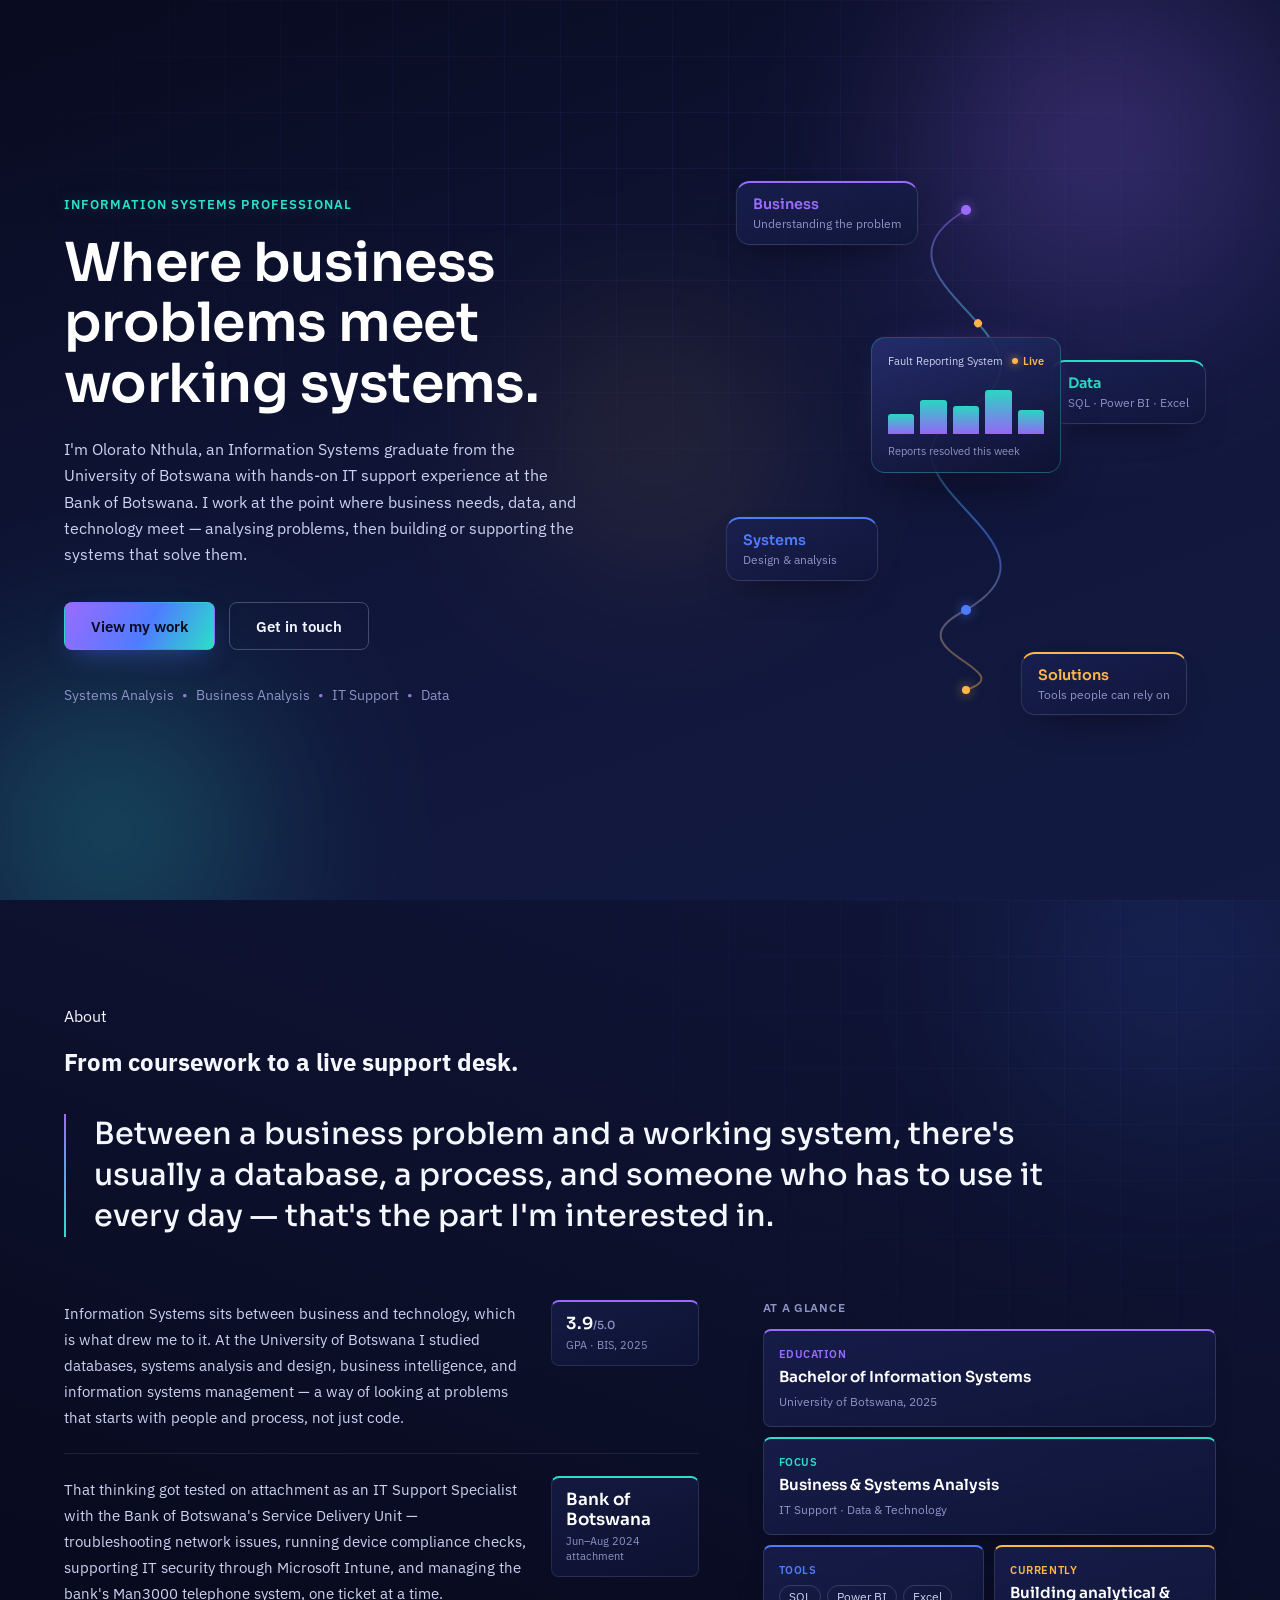
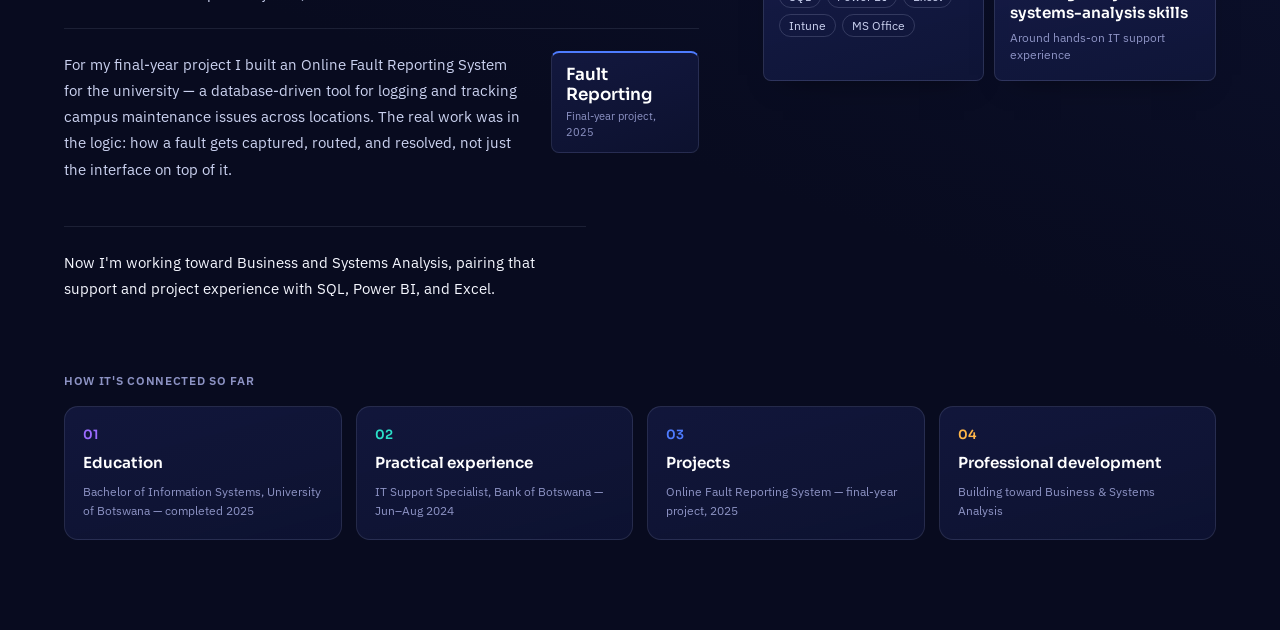
==== home.html @ d97d2dcd "Update portfolio, About me" ====
<!DOCTYPE html>
<html lang="en">
<head>
<meta charset="UTF-8">
<meta name="viewport" content="width=device-width, initial-scale=1.0">
<title>Olorato Nthula — Information Systems Professional</title>
<link rel="preconnect" href="https://fonts.googleapis.com">
<link rel="preconnect" href="https://fonts.gstatic.com" crossorigin>
<link href="https://fonts.googleapis.com/css2?family=Sora:wght@400;500;600;700&family=IBM+Plex+Sans:wght@400;500;600&display=swap" rel="stylesheet">
<link rel="stylesheet" href="style.css">
</head>
<body>
 
<section class="hero" id="hero">
 
  <!-- Background layer -->
  <div class="hero__bg" aria-hidden="true">
    <div class="hero__grid"></div>
    <div class="hero__glow hero__glow--a"></div>
    <div class="hero__glow hero__glow--b"></div>
    <div class="hero__glow hero__glow--c"></div>
  </div>
 
  <div class="hero__inner">
 
    <!-- LEFT: Content -->
    <div class="hero__content">
 
      <p class="hero__eyebrow">Information Systems Professional</p>
 
      <h1 class="hero__headline">
        Where business problems meet working systems.
      </h1>
 
      <p class="hero__subheadline">
        I'm Olorato Nthula, an Information Systems graduate from the University of Botswana
        with hands-on IT support experience at the Bank of Botswana. I work at the point
        where business needs, data, and technology meet — analysing problems, then
        building or supporting the systems that solve them.
      </p>
 
      <div class="hero__actions">
        <a href="#projects" class="btn btn--primary" data-scroll="projects">
          <span>View my work</span>
        </a>
        <a href="#contact" class="btn btn--secondary" data-scroll="contact">
          <span>Get in touch</span>
        </a>
      </div>
 
      <p class="hero__tags">
        <span>Systems Analysis</span>
        <span aria-hidden="true" class="hero__tag-dot">•</span>
        <span>Business Analysis</span>
        <span aria-hidden="true" class="hero__tag-dot">•</span>
        <span>IT Support</span>
        <span aria-hidden="true" class="hero__tag-dot">•</span>
        <span>Data</span>
      </p>
 
    </div>
 
    <!-- RIGHT: Visual composition -->
    <div class="hero__visual" aria-hidden="true">
 
      <svg class="hero__flow" viewBox="0 0 480 560" fill="none" xmlns="http://www.w3.org/2000/svg">
        <!-- connecting spine -->
        <path id="flowPath" class="flow-path"
          d="M240 40 C 120 110, 360 170, 240 240 C 120 310, 360 370, 240 440 C 160 480, 300 500, 240 520"
          stroke="url(#pathGradient)" stroke-width="2" stroke-linecap="round" fill="none" />
 
        <!-- travelling pulse -->
        <circle class="flow-pulse" r="4" fill="#FFB648">
          <animateMotion dur="7s" repeatCount="indefinite" rotate="auto">
            <mpath href="#flowPath" />
          </animateMotion>
        </circle>
 
        <defs>
          <linearGradient id="pathGradient" x1="0" y1="0" x2="0" y2="1">
            <stop offset="0" stop-color="#9B6BFF" stop-opacity="0.5" />
            <stop offset="0.35" stop-color="#2BE0C8" stop-opacity="0.6" />
            <stop offset="0.7" stop-color="#4E7CFF" stop-opacity="0.6" />
            <stop offset="1" stop-color="#FFB648" stop-opacity="0.45" />
          </linearGradient>
        </defs>
 
        <!-- nodes, each carrying its stage's accent color -->
        <g class="flow-node" style="--delay:0s">
          <circle cx="240" cy="40" r="5" class="flow-node__dot flow-node__dot--1" />
        </g>
        <g class="flow-node" style="--delay:.4s">
          <circle cx="240" cy="240" r="5" class="flow-node__dot flow-node__dot--2" />
        </g>
        <g class="flow-node" style="--delay:.8s">
          <circle cx="240" cy="440" r="5" class="flow-node__dot flow-node__dot--3" />
        </g>
        <g class="flow-node" style="--delay:1.2s">
          <circle cx="240" cy="520" r="4" class="flow-node__dot flow-node__dot--4" />
        </g>
      </svg>
 
      <!-- floating stage cards, positioned along the spine -->
      <div class="stage-card stage-card--1">
        <span class="stage-card__index">Business</span>
        <span class="stage-card__label">Understanding the problem</span>
      </div>
 
      <div class="stage-card stage-card--2">
        <span class="stage-card__index">Data</span>
        <span class="stage-card__label">SQL · Power BI · Excel</span>
      </div>
 
      <div class="stage-card stage-card--3">
        <span class="stage-card__index">Systems</span>
        <span class="stage-card__label">Design &amp; analysis</span>
      </div>
 
      <div class="stage-card stage-card--4">
        <span class="stage-card__index">Solutions</span>
        <span class="stage-card__label">Tools people can rely on</span>
      </div>
 
      <!-- small dashboard panel, floats independently for depth -->
      <div class="panel">
        <div class="panel__head">
          <span>Fault Reporting System</span>
          <span class="panel__status">Live</span>
        </div>
        <div class="panel__bars">
          <div class="panel__bar" style="--h:38%"></div>
          <div class="panel__bar" style="--h:64%"></div>
          <div class="panel__bar" style="--h:52%"></div>
          <div class="panel__bar" style="--h:81%"></div>
          <div class="panel__bar" style="--h:45%"></div>
        </div>
        <div class="panel__foot">Reports resolved this week</div>
      </div>
 
    </div>
 
  </div>
</section>

<section class="about" id="about">
 
  <div class="about__bg" aria-hidden="true">
    <div class="about__grid"></div>
    <div class="about__glow"></div>
  </div>
 
  <div class="about__inner">
 
    <div class="about__intro">
      <p class="section-eyebrow">About</p>
      <h2 class="section-heading">From coursework to a live support desk.</h2>
    </div>
 
    <p class="about__thesis">
      Between a business problem and a working system, there's usually a
      database, a process, and someone who has to use it every day — that's
      the part I'm interested in.
    </p>
 
    <div class="about__grid-layout">
 
      <!-- Narrative, broken into short blocks paired with proof points -->
      <div class="about__story">
 
        <div class="story-block">
          <p>
            Information Systems sits between business and technology, which is
            what drew me to it. At the University of Botswana I studied
            databases, systems analysis and design, business intelligence,
            and information systems management — a way of looking at
            problems that starts with people and process, not just code.
          </p>
          <div class="stat-chip stat-chip--1">
            <span class="stat-chip__value">3.9<small>/5.0</small></span>
            <span class="stat-chip__label">GPA · BIS, 2025</span>
          </div>
        </div>
 
        <div class="story-block">
          <p>
            That thinking got tested on attachment as an IT Support
            Specialist with the Bank of Botswana's Service Delivery Unit —
            troubleshooting network issues, running device compliance
            checks, supporting IT security through Microsoft Intune, and
            managing the bank's Man3000 telephone system, one ticket at a
            time.
          </p>
          <div class="stat-chip stat-chip--2">
            <span class="stat-chip__value">Bank of<br>Botswana</span>
            <span class="stat-chip__label">Jun–Aug 2024 attachment</span>
          </div>
        </div>
 
        <div class="story-block">
          <p>
            For my final-year project I built an Online Fault Reporting
            System for the university — a database-driven tool for logging
            and tracking campus maintenance issues across locations. The
            real work was in the logic: how a fault gets captured, routed,
            and resolved, not just the interface on top of it.
          </p>
          <div class="stat-chip stat-chip--3">
            <span class="stat-chip__value">Fault<br>Reporting</span>
            <span class="stat-chip__label">Final-year project, 2025</span>
          </div>
        </div>
 
        <p class="about__closing">
          Now I'm working toward Business and Systems Analysis, pairing that
          support and project experience with SQL, Power BI, and Excel.
        </p>
      </div>
 
      <!-- Snapshot panel, as a tile grid -->
      <aside class="snapshot" aria-label="Professional snapshot">
        <h3 class="snapshot__heading">At a glance</h3>
 
        <div class="snapshot__tiles">
          <div class="snapshot__tile snapshot__tile--1">
            <span class="snapshot__tile-label">Education</span>
            <span class="snapshot__tile-value">Bachelor of Information Systems</span>
            <span class="snapshot__tile-sub">University of Botswana, 2025</span>
          </div>
 
          <div class="snapshot__tile snapshot__tile--2">
            <span class="snapshot__tile-label">Focus</span>
            <span class="snapshot__tile-value">Business &amp; Systems Analysis</span>
            <span class="snapshot__tile-sub">IT Support · Data &amp; Technology</span>
          </div>
 
          <div class="snapshot__tile snapshot__tile--3">
            <span class="snapshot__tile-label">Tools</span>
            <ul class="snapshot__chips">
              <li>SQL</li>
              <li>Power BI</li>
              <li>Excel</li>
              <li>Intune</li>
              <li>MS Office</li>
            </ul>
          </div>
 
          <div class="snapshot__tile snapshot__tile--4">
            <span class="snapshot__tile-label">Currently</span>
            <span class="snapshot__tile-value">Building analytical &amp; systems-analysis skills</span>
            <span class="snapshot__tile-sub">Around hands-on IT support experience</span>
          </div>
        </div>
      </aside>
 
    </div>
 
    <!-- Professional journey -->
    <div class="journey-wrap">
      <p class="journey-wrap__label">How it's connected so far</p>
      <ol class="journey">
        <li class="journey__step journey__step--1">
          <span class="journey__num">01</span>
          <span class="journey__title">Education</span>
          <span class="journey__desc">Bachelor of Information Systems, University of Botswana — completed 2025</span>
        </li>
        <li class="journey__step journey__step--2">
          <span class="journey__num">02</span>
          <span class="journey__title">Practical experience</span>
          <span class="journey__desc">IT Support Specialist, Bank of Botswana — Jun–Aug 2024</span>
        </li>
        <li class="journey__step journey__step--3">
          <span class="journey__num">03</span>
          <span class="journey__title">Projects</span>
          <span class="journey__desc">Online Fault Reporting System — final-year project, 2025</span>
        </li>
        <li class="journey__step journey__step--4">
          <span class="journey__num">04</span>
          <span class="journey__title">Professional development</span>
          <span class="journey__desc">Building toward Business &amp; Systems Analysis</span>
        </li>
      </ol>
    </div>
 
  </div>
</section>
 
<script src="script.js"></script>
</body>
</html>
---- style.css ----
/* ============================================================
   OLORATO NTHULA — HERO SECTION
   Tech + Business + Systems + Data aesthetic
   ============================================================ */
 
:root {
  /* --- color tokens --- */
  --navy-900: #080B1F;
  --navy-800: #10163A;
  --navy-700: #1A2153;
  --navy-600: #262E6E;
  --blue-400: #4E7CFF;
  --blue-300: #8AA6FF;
  --cyan-400: #2BE0C8;
  --violet-400: #9B6BFF;
  --violet-300: #B79CFF;
  --amber-400: #FFB648;
  --ink-50:  #F5F7FF;
  --ink-200: #CBD2F0;
  --ink-400: #8D93C4;
  --white:   #FFFFFF;
 
  /* stage accents, mapped to the four flow nodes */
  --stage-1: var(--violet-400);
  --stage-2: var(--cyan-400);
  --stage-3: var(--blue-400);
  --stage-4: var(--amber-400);
 
  /* --- type tokens --- */
  --font-display: 'Sora', 'Segoe UI', system-ui, sans-serif;
  --font-body: 'IBM Plex Sans', 'Segoe UI', system-ui, sans-serif;
 
  /* --- layout tokens --- */
  --hero-max-width: 1280px;
  --hero-gutter: clamp(24px, 5vw, 80px);
 
  --radius-sm: 8px;
  --radius-md: 14px;
}
 
*, *::before, *::after { box-sizing: border-box; }
 
html { -webkit-text-size-adjust: 100%; }
 
body {
  margin: 0;
  background: var(--navy-900);
  color: var(--ink-50);
  font-family: var(--font-body);
  overflow-x: hidden;
}
 
a { color: inherit; }
 
/* ============================================================
   HERO SHELL
   ============================================================ */
 
.hero {
  position: relative;
  min-height: 100vh;
  display: flex;
  align-items: center;
  background: linear-gradient(160deg, var(--navy-900) 0%, var(--navy-800) 55%, #131a42 100%);
  overflow: hidden;
  padding-block: clamp(48px, 8vh, 96px);
}
 
.hero__bg {
  position: absolute;
  inset: 0;
  z-index: 0;
  pointer-events: none;
}
 
.hero__grid {
  position: absolute;
  inset: 0;
  background-image:
    linear-gradient(rgba(155, 107, 255, 0.07) 1px, transparent 1px),
    linear-gradient(90deg, rgba(78, 124, 255, 0.07) 1px, transparent 1px);
  background-size: 56px 56px;
  mask-image: radial-gradient(ellipse 80% 60% at 50% 20%, black 10%, transparent 75%);
}
 
.hero__glow {
  position: absolute;
  border-radius: 50%;
  filter: blur(90px);
  opacity: 0.4;
  animation: drift 22s ease-in-out infinite;
}
 
.hero__glow--a {
  width: 520px;
  height: 520px;
  top: -120px;
  right: -80px;
  background: radial-gradient(circle, var(--violet-400), transparent 70%);
}
 
.hero__glow--b {
  width: 420px;
  height: 420px;
  bottom: -140px;
  left: -100px;
  background: radial-gradient(circle, var(--cyan-400), transparent 70%);
  animation-delay: -11s;
}
 
.hero__glow--c {
  width: 340px;
  height: 340px;
  top: 30%;
  left: 38%;
  background: radial-gradient(circle, var(--amber-400), transparent 72%);
  opacity: 0.18;
  animation-delay: -6s;
}
 
@keyframes drift {
  0%, 100% { transform: translate(0, 0); }
  50% { transform: translate(24px, -18px); }
}
 
/* ============================================================
   INNER GRID
   ============================================================ */
 
.hero__inner {
  position: relative;
  z-index: 1;
  max-width: var(--hero-max-width);
  margin-inline: auto;
  padding-inline: var(--hero-gutter);
  display: grid;
  grid-template-columns: minmax(0, 1fr) minmax(0, 0.85fr);
  gap: clamp(32px, 5vw, 64px);
  align-items: center;
}
 
/* ============================================================
   LEFT — CONTENT
   ============================================================ */
 
.hero__content {
  max-width: 640px;
}
 
.hero__eyebrow {
  margin: 0 0 20px;
  font-family: var(--font-body);
  font-size: 0.8rem;
  font-weight: 600;
  letter-spacing: 0.08em;
  text-transform: uppercase;
  color: var(--cyan-400);
  text-shadow: 0 0 18px rgba(43, 224, 200, 0.35);
  opacity: 0;
  animation: fadeSlideUp 0.7s ease forwards;
}
 
.hero__headline {
  margin: 0 0 22px;
  font-family: var(--font-display);
  font-weight: 600;
  font-size: clamp(2.1rem, 4.2vw, 3.4rem);
  line-height: 1.12;
  letter-spacing: -0.01em;
  color: var(--white);
  max-width: 15ch;
  opacity: 0;
  animation: fadeSlideUp 0.7s ease 0.12s forwards;
}
 
.hero__subheadline {
  margin: 0 0 34px;
  font-size: clamp(1rem, 1.1vw, 1.125rem);
  line-height: 1.65;
  color: var(--ink-200);
  max-width: 52ch;
  opacity: 0;
  animation: fadeSlideUp 0.7s ease 0.24s forwards;
}
 
.hero__actions {
  display: flex;
  flex-wrap: wrap;
  gap: 14px;
  margin-bottom: 36px;
  opacity: 0;
  animation: fadeSlideUp 0.7s ease 0.36s forwards;
}
 
.hero__tags {
  margin: 0;
  font-size: 0.85rem;
  color: var(--ink-400);
  display: flex;
  flex-wrap: wrap;
  gap: 8px;
  align-items: center;
  opacity: 0;
  animation: fadeSlideUp 0.7s ease 0.46s forwards;
}
 
.hero__tag-dot {
  color: var(--violet-300);
  opacity: 0.75;
}
 
@keyframes fadeSlideUp {
  from { opacity: 0; transform: translateY(14px); }
  to   { opacity: 1; transform: translateY(0); }
}
 
/* ============================================================
   BUTTONS
   ============================================================ */
 
.btn {
  display: inline-flex;
  align-items: center;
  justify-content: center;
  gap: 8px;
  padding: 13px 26px;
  border-radius: var(--radius-sm);
  font-family: var(--font-body);
  font-weight: 600;
  font-size: 0.95rem;
  text-decoration: none;
  cursor: pointer;
  border: 1px solid transparent;
  transition: transform 0.18s ease, background 0.18s ease, border-color 0.18s ease, box-shadow 0.18s ease;
  min-height: 48px;
}
 
.btn:focus-visible {
  outline: 2px solid var(--cyan-400);
  outline-offset: 3px;
}
 
.btn--primary {
  background: linear-gradient(120deg, var(--violet-400) 0%, var(--blue-400) 55%, var(--cyan-400) 100%);
  color: var(--navy-900);
  box-shadow: 0 10px 28px -10px rgba(78, 124, 255, 0.5);
}
 
.btn--primary:hover {
  transform: translateY(-2px);
  box-shadow: 0 14px 32px -10px rgba(155, 107, 255, 0.55);
}
 
.btn--secondary {
  background: transparent;
  border-color: rgba(203, 210, 240, 0.28);
  color: var(--ink-50);
}
 
.btn--secondary:hover {
  transform: translateY(-2px);
  border-color: var(--cyan-400);
  background: rgba(43, 224, 200, 0.08);
}
 
/* ============================================================
   RIGHT — VISUAL COMPOSITION
   ============================================================ */
 
.hero__visual {
  position: relative;
  width: 100%;
  max-width: 480px;
  margin-inline: auto;
  aspect-ratio: 480 / 560;
  opacity: 0;
  animation: fadeIn 1s ease 0.3s forwards;
}
 
@keyframes fadeIn {
  from { opacity: 0; }
  to   { opacity: 1; }
}
 
.hero__flow {
  position: absolute;
  inset: 0;
  width: 100%;
  height: 100%;
}
 
.flow-path { opacity: 0.9; }
 
.flow-node__dot {
  animation: pulseDot 3.2s ease-in-out infinite;
  animation-delay: var(--delay, 0s);
}
 
.flow-node__dot--1 { fill: var(--violet-400); filter: drop-shadow(0 0 6px rgba(155, 107, 255, 0.7)); }
.flow-node__dot--2 { fill: var(--cyan-400); filter: drop-shadow(0 0 6px rgba(43, 224, 200, 0.7)); }
.flow-node__dot--3 { fill: var(--blue-400); filter: drop-shadow(0 0 6px rgba(78, 124, 255, 0.7)); }
.flow-node__dot--4 { fill: var(--amber-400); filter: drop-shadow(0 0 6px rgba(255, 182, 72, 0.7)); }
 
@keyframes pulseDot {
  0%, 100% { r: 5; opacity: 0.9; }
  50% { r: 6.5; opacity: 1; }
}
 
/* Stage cards, positioned along the spine as % of the visual box */
.stage-card {
  --stage-color: var(--cyan-400);
  position: absolute;
  display: flex;
  flex-direction: column;
  gap: 3px;
  padding: 12px 16px;
  min-width: 152px;
  background: linear-gradient(160deg, rgba(26, 33, 83, 0.8), rgba(16, 22, 58, 0.8));
  border: 1px solid rgba(203, 210, 240, 0.14);
  border-top: 2px solid var(--stage-color);
  border-radius: var(--radius-md);
  backdrop-filter: blur(6px);
  box-shadow: 0 16px 34px -18px rgba(0, 0, 0, 0.6), 0 0 0 1px rgba(255, 255, 255, 0.02);
  animation: floatCard 7s ease-in-out infinite;
}
 
.stage-card__index {
  font-family: var(--font-display);
  font-size: 0.9rem;
  font-weight: 600;
  color: var(--stage-color);
}
 
.stage-card__label {
  font-size: 0.74rem;
  color: var(--ink-400);
  line-height: 1.3;
}
 
.stage-card--1 { top: 2%;  left: 2%;  animation-delay: 0s;    --stage-color: var(--stage-1); }
.stage-card--2 { top: 34%; right: 0;  animation-delay: -1.6s; --stage-color: var(--stage-2); }
.stage-card--3 { top: 62%; left: 0;   animation-delay: -3.2s; --stage-color: var(--stage-3); }
.stage-card--4 { top: 86%; right: 4%; animation-delay: -4.8s; --stage-color: var(--stage-4); }
 
@keyframes floatCard {
  0%, 100% { transform: translateY(0); }
  50% { transform: translateY(-8px); }
}
 
/* Dashboard-style panel, floats independently */
.panel {
  position: absolute;
  top: 42%;
  left: 50%;
  transform: translate(-50%, -50%);
  width: 190px;
  padding: 16px 16px 14px;
  background: linear-gradient(160deg, rgba(38, 46, 110, 0.92), rgba(14, 18, 48, 0.92));
  border: 1px solid rgba(43, 224, 200, 0.28);
  border-radius: var(--radius-md);
  box-shadow: 0 24px 50px -20px rgba(0, 0, 0, 0.7), 0 0 40px -22px rgba(155, 107, 255, 0.5);
  animation: floatPanel 9s ease-in-out infinite;
}
 
.panel__head {
  display: flex;
  justify-content: space-between;
  align-items: center;
  font-size: 0.7rem;
  color: var(--ink-200);
  margin-bottom: 12px;
}
 
.panel__status {
  display: inline-flex;
  align-items: center;
  gap: 5px;
  color: var(--amber-400);
  font-weight: 600;
}
 
.panel__status::before {
  content: '';
  width: 6px;
  height: 6px;
  border-radius: 50%;
  background: var(--amber-400);
  box-shadow: 0 0 8px rgba(255, 182, 72, 0.9);
  animation: pulseDot 2s ease-in-out infinite;
}
 
.panel__bars {
  display: flex;
  align-items: flex-end;
  gap: 6px;
  height: 54px;
  margin-bottom: 10px;
}
 
.panel__bar {
  flex: 1;
  height: var(--h);
  background: linear-gradient(180deg, var(--cyan-400), var(--violet-400));
  border-radius: 3px 3px 0 0;
  opacity: 0.95;
}
 
.panel__foot {
  font-size: 0.68rem;
  color: var(--ink-400);
}
 
@keyframes floatPanel {
  0%, 100% { transform: translate(-50%, -50%) translateY(0); }
  50% { transform: translate(-50%, -50%) translateY(-10px); }
}
 
/* ============================================================
   RESPONSIVE
   ============================================================ */
 
@media (max-width: 980px) {
  .hero__inner {
    grid-template-columns: 1fr;
    text-align: left;
  }
 
  .hero__content { max-width: 100%; }
 
  .hero__visual {
    max-width: 380px;
    margin-top: 8px;
  }
}
 
@media (max-width: 560px) {
  .hero { padding-block: 40px; }
 
  .hero__headline { max-width: none; }
 
  .hero__actions { flex-direction: column; }
 
  .btn { width: 100%; }
 
  .stage-card { min-width: 132px; padding: 10px 12px; }
 
  .panel { width: 160px; }
}
 
/* ============================================================
   REDUCED MOTION
   ============================================================ */
 
@media (prefers-reduced-motion: reduce) {
  *, *::before, *::after {
    animation-duration: 0.01ms !important;
    animation-iteration-count: 1 !important;
    transition-duration: 0.01ms !important;
    scroll-behavior: auto !important;
  }
 
  .hero__eyebrow,
  .hero__headline,
  .hero__subheadline,
  .hero__actions,
  .hero__tags,
  .hero__visual {
    opacity: 1;
    transform: none;
    animation: none;
  }
}

/* ============================================================
   ABOUT ME
   ============================================================ */
 
.about {
  position: relative;
  background: linear-gradient(200deg, var(--navy-800) 0%, var(--navy-900) 60%);
  padding-block: clamp(72px, 10vh, 128px);
  overflow: hidden;
}
 
.about__bg {
  position: absolute;
  inset: 0;
  z-index: 0;
  pointer-events: none;
}
 
.about__grid {
  position: absolute;
  inset: 0;
  background-image:
    linear-gradient(rgba(78, 124, 255, 0.05) 1px, transparent 1px),
    linear-gradient(90deg, rgba(155, 107, 255, 0.05) 1px, transparent 1px);
  background-size: 56px 56px;
  mask-image: radial-gradient(ellipse 70% 55% at 85% 10%, black 5%, transparent 70%);
}
 
.about__glow {
  position: absolute;
  width: 460px;
  height: 460px;
  top: -160px;
  right: -120px;
  border-radius: 50%;
  filter: blur(100px);
  opacity: 0.22;
  background: radial-gradient(circle, var(--blue-400), transparent 70%);
}
 
.about__inner {
  position: relative;
  z-index: 1;
  max-width: var(--hero-max-width);
  margin-inline: auto;
  padding-inline: var(--hero-gutter);
}
 
.about__intro {
  max-width: 640px;
  margin-bottom: clamp(28px, 4vh, 40px);
  opacity: 0;
  transform: translateY(16px);
  transition: opacity 0.7s ease, transform 0.7s ease;
}
 
.about.is-visible .about__intro {
  opacity: 1;
  transform: translateY(0);
}
 
/* --- pull statement --- */
 
.about__thesis {
  position: relative;
  margin: 0 0 clamp(48px, 7vh, 76px);
  padding-left: clamp(20px, 2.4vw, 28px);
  max-width: 46ch;
  font-family: var(--font-display);
  font-weight: 500;
  font-size: clamp(1.3rem, 2.4vw, 1.9rem);
  line-height: 1.35;
  color: var(--ink-50);
  border-left: 2px solid transparent;
  border-image: linear-gradient(180deg, var(--violet-400), var(--cyan-400)) 1;
  opacity: 0;
  transform: translateY(16px);
  transition: opacity 0.7s ease 0.06s, transform 0.7s ease 0.06s;
}
 
.about.is-visible .about__thesis {
  opacity: 1;
  transform: translateY(0);
}
 
.about__grid-layout {
  display: grid;
  grid-template-columns: minmax(0, 1.4fr) minmax(280px, 1fr);
  gap: clamp(32px, 5vw, 72px);
  align-items: start;
  margin-bottom: clamp(56px, 8vh, 88px);
}
 
/* --- narrative, as short blocks paired with stat chips --- */
 
.about__story {
  opacity: 0;
  transform: translateY(16px);
  transition: opacity 0.7s ease 0.12s, transform 0.7s ease 0.12s;
}
 
.about.is-visible .about__story {
  opacity: 1;
  transform: translateY(0);
}
 
.story-block {
  display: grid;
  grid-template-columns: minmax(0, 1fr) 148px;
  gap: 22px;
  align-items: start;
  padding-block: 22px;
  border-top: 1px solid rgba(203, 210, 240, 0.1);
}
 
.story-block:first-child { border-top: none; padding-top: 0; }
 
.story-block p {
  margin: 0;
  font-size: clamp(0.96rem, 1vw, 1.04rem);
  line-height: 1.7;
  color: var(--ink-200);
  max-width: 58ch;
}
 
.about__closing {
  margin: 22px 0 0;
  padding-top: 22px;
  border-top: 1px solid rgba(203, 210, 240, 0.1);
  font-size: clamp(0.96rem, 1vw, 1.04rem);
  line-height: 1.7;
  color: var(--ink-50);
  max-width: 58ch;
}
 
.stat-chip {
  display: flex;
  flex-direction: column;
  gap: 4px;
  padding: 12px 14px;
  border-radius: var(--radius-sm);
  background: linear-gradient(160deg, rgba(26, 33, 83, 0.6), rgba(16, 22, 58, 0.6));
  border: 1px solid rgba(203, 210, 240, 0.12);
  border-top: 2px solid var(--stage-color);
}
 
.stat-chip--1 { --stage-color: var(--stage-1); }
.stat-chip--2 { --stage-color: var(--stage-2); }
.stat-chip--3 { --stage-color: var(--stage-3); }
 
.stat-chip__value {
  font-family: var(--font-display);
  font-weight: 600;
  font-size: 1.05rem;
  line-height: 1.2;
  color: var(--white);
}
 
.stat-chip__value small {
  font-size: 0.7rem;
  font-weight: 500;
  color: var(--ink-400);
}
 
.stat-chip__label {
  font-size: 0.7rem;
  line-height: 1.35;
  color: var(--ink-400);
}
 
/* --- snapshot panel, as a tile grid --- */
 
.snapshot {
  opacity: 0;
  transform: translateY(16px);
  transition: opacity 0.7s ease 0.2s, transform 0.7s ease 0.2s;
}
 
.about.is-visible .snapshot {
  opacity: 1;
  transform: translateY(0);
}
 
.snapshot__heading {
  margin: 0 0 14px;
  font-size: 0.72rem;
  font-weight: 600;
  letter-spacing: 0.06em;
  text-transform: uppercase;
  color: var(--ink-400);
}
 
.snapshot__tiles {
  display: grid;
  grid-template-columns: 1fr 1fr;
  gap: 10px;
}
 
.snapshot__tile {
  display: flex;
  flex-direction: column;
  gap: 6px;
  padding: 16px 15px;
  border-radius: var(--radius-sm);
  background: linear-gradient(165deg, rgba(26, 33, 83, 0.75), rgba(16, 22, 58, 0.85));
  border: 1px solid rgba(203, 210, 240, 0.14);
  border-top: 2px solid var(--stage-color);
  box-shadow: 0 14px 30px -20px rgba(0, 0, 0, 0.6);
}
 
.snapshot__tile--1 { --stage-color: var(--stage-1); grid-column: span 2; }
.snapshot__tile--2 { --stage-color: var(--stage-2); grid-column: span 2; }
.snapshot__tile--3 { --stage-color: var(--stage-3); }
.snapshot__tile--4 { --stage-color: var(--stage-4); }
 
.snapshot__tile-label {
  font-size: 0.68rem;
  font-weight: 600;
  letter-spacing: 0.05em;
  text-transform: uppercase;
  color: var(--stage-color);
}
 
.snapshot__tile-value {
  font-family: var(--font-display);
  font-size: 0.95rem;
  font-weight: 600;
  line-height: 1.3;
  color: var(--white);
}
 
.snapshot__tile-sub {
  font-size: 0.78rem;
  line-height: 1.4;
  color: var(--ink-400);
}
 
.snapshot__chips {
  margin: 2px 0 0;
  padding: 0;
  list-style: none;
  display: flex;
  flex-wrap: wrap;
  gap: 6px;
}
 
.snapshot__chips li {
  font-size: 0.72rem;
  color: var(--ink-200);
  padding: 3px 9px;
  border: 1px solid rgba(203, 210, 240, 0.18);
  border-radius: 999px;
}
 
/* --- journey, as numbered cards --- */
 
.journey-wrap {
  opacity: 0;
  transform: translateY(16px);
  transition: opacity 0.7s ease 0.28s, transform 0.7s ease 0.28s;
}
 
.about.is-visible .journey-wrap {
  opacity: 1;
  transform: translateY(0);
}
 
.journey-wrap__label {
  margin: 0 0 18px;
  font-size: 0.72rem;
  font-weight: 600;
  letter-spacing: 0.06em;
  text-transform: uppercase;
  color: var(--ink-400);
}
 
.journey {
  list-style: none;
  margin: 0;
  padding: 0;
  display: grid;
  grid-template-columns: repeat(4, 1fr);
  gap: 14px;
}
 
.journey__step {
  position: relative;
  display: flex;
  flex-direction: column;
  gap: 10px;
  padding: 20px 18px;
  border-radius: var(--radius-md);
  background: linear-gradient(165deg, rgba(26, 33, 83, 0.55), rgba(16, 22, 58, 0.65));
  border: 1px solid rgba(203, 210, 240, 0.12);
  transition: transform 0.25s ease, border-color 0.25s ease, background 0.25s ease;
}
 
.journey__step:hover {
  transform: translateY(-4px);
  border-color: var(--stage-color);
  background: linear-gradient(165deg, rgba(26, 33, 83, 0.75), rgba(16, 22, 58, 0.8));
}
 
.journey__step--1 { --stage-color: var(--stage-1); }
.journey__step--2 { --stage-color: var(--stage-2); }
.journey__step--3 { --stage-color: var(--stage-3); }
.journey__step--4 { --stage-color: var(--stage-4); }
 
.journey__num {
  font-family: var(--font-display);
  font-weight: 600;
  font-size: 0.8rem;
  color: var(--stage-color);
}
 
.journey__title {
  font-family: var(--font-display);
  font-weight: 600;
  font-size: 0.95rem;
  color: var(--white);
}
 
.journey__desc {
  font-size: 0.78rem;
  line-height: 1.5;
  color: var(--ink-400);
}
 
/* ============================================================
   ABOUT — RESPONSIVE
   ============================================================ */
 
@media (max-width: 980px) {
  .about__grid-layout {
    grid-template-columns: 1fr;
  }
 
  .snapshot { order: -1; }
 
  .journey {
    grid-template-columns: repeat(2, 1fr);
  }
}
 
@media (max-width: 640px) {
  .story-block {
    grid-template-columns: 1fr;
  }
 
  .stat-chip {
    flex-direction: row;
    align-items: center;
    justify-content: space-between;
  }
 
  .journey {
    grid-template-columns: 1fr;
  }
}
 
/* ============================================================
   REDUCED MOTION (global)
   ============================================================ */
 
@media (prefers-reduced-motion: reduce) {
  *, *::before, *::after {
    animation-duration: 0.01ms !important;
    animation-iteration-count: 1 !important;
    transition-duration: 0.01ms !important;
    scroll-behavior: auto !important;
  }
 
  .hero__eyebrow,
  .hero__headline,
  .hero__subheadline,
  .hero__actions,
  .hero__tags,
  .hero__visual,
  .about__intro,
  .about__thesis,
  .about__story,
  .snapshot,
  .journey-wrap {
    opacity: 1;
    transform: none;
    animation: none;
    transition: none;
  }
}
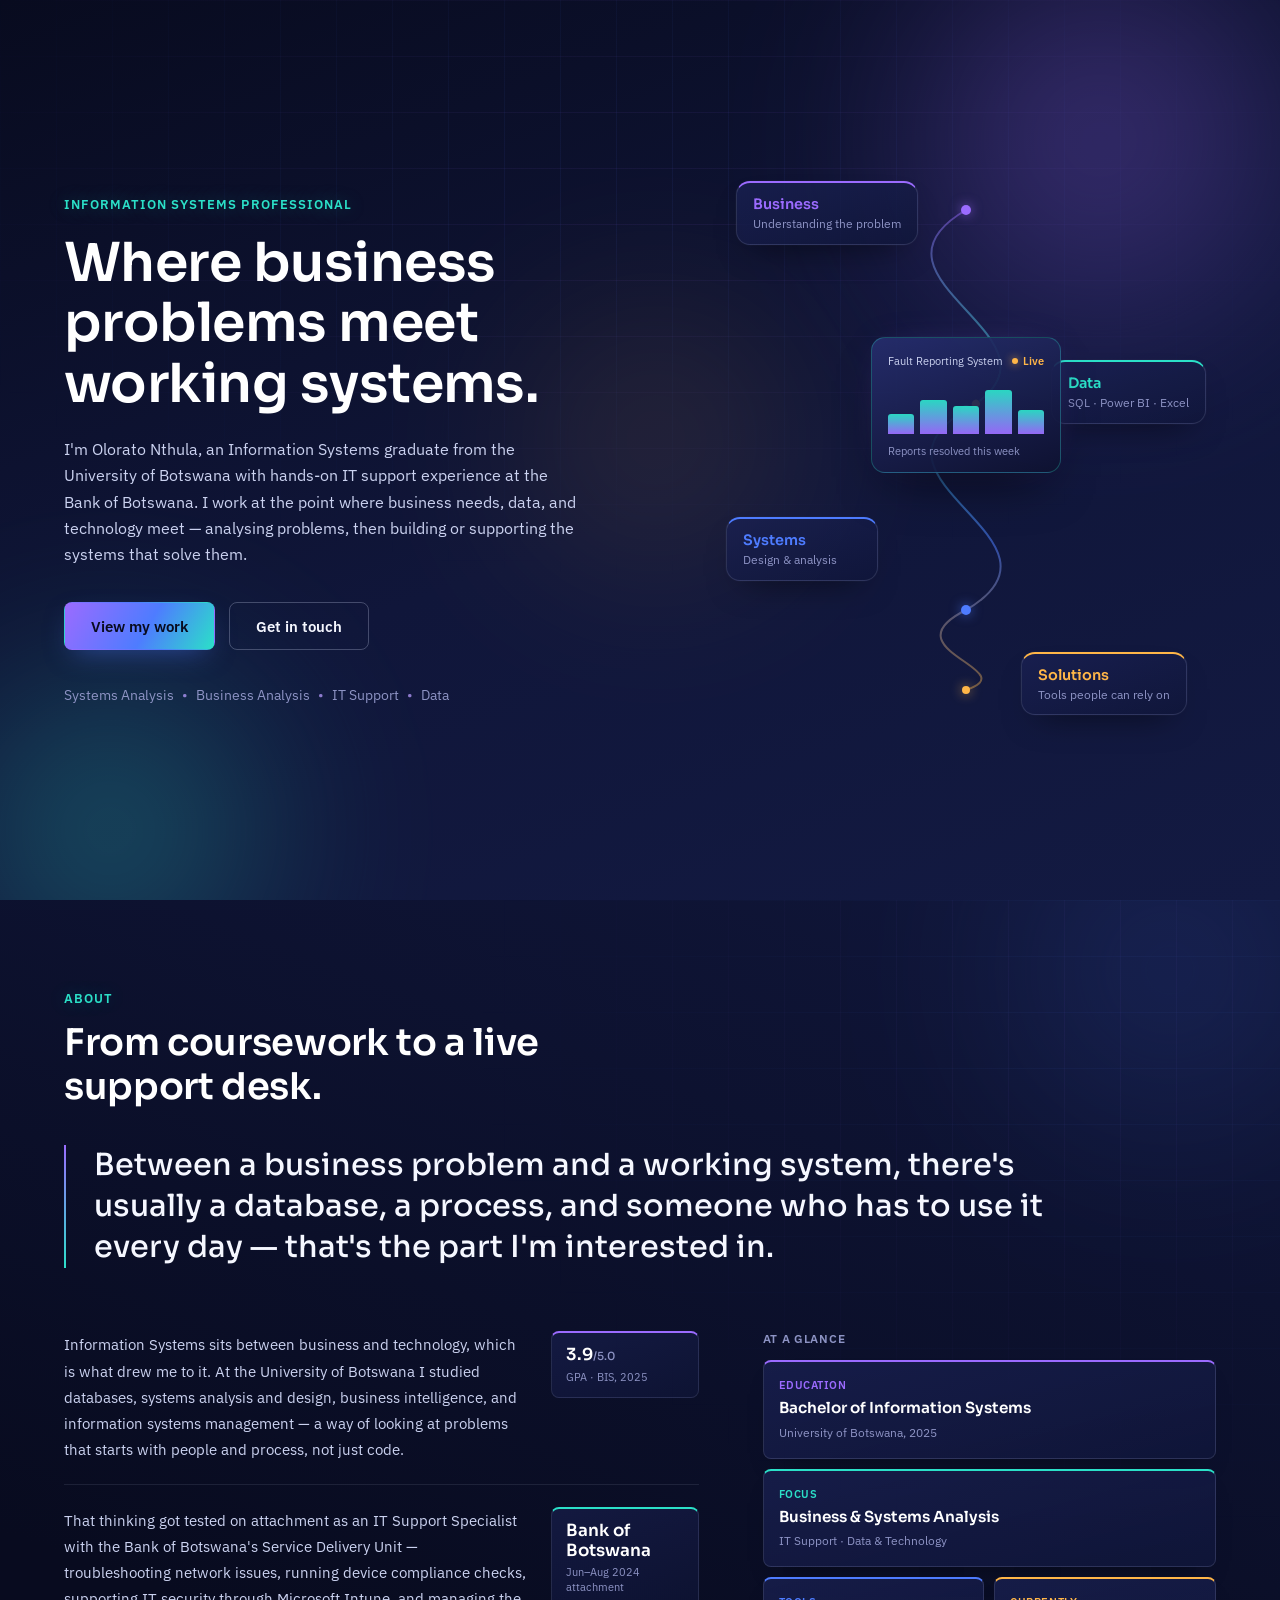
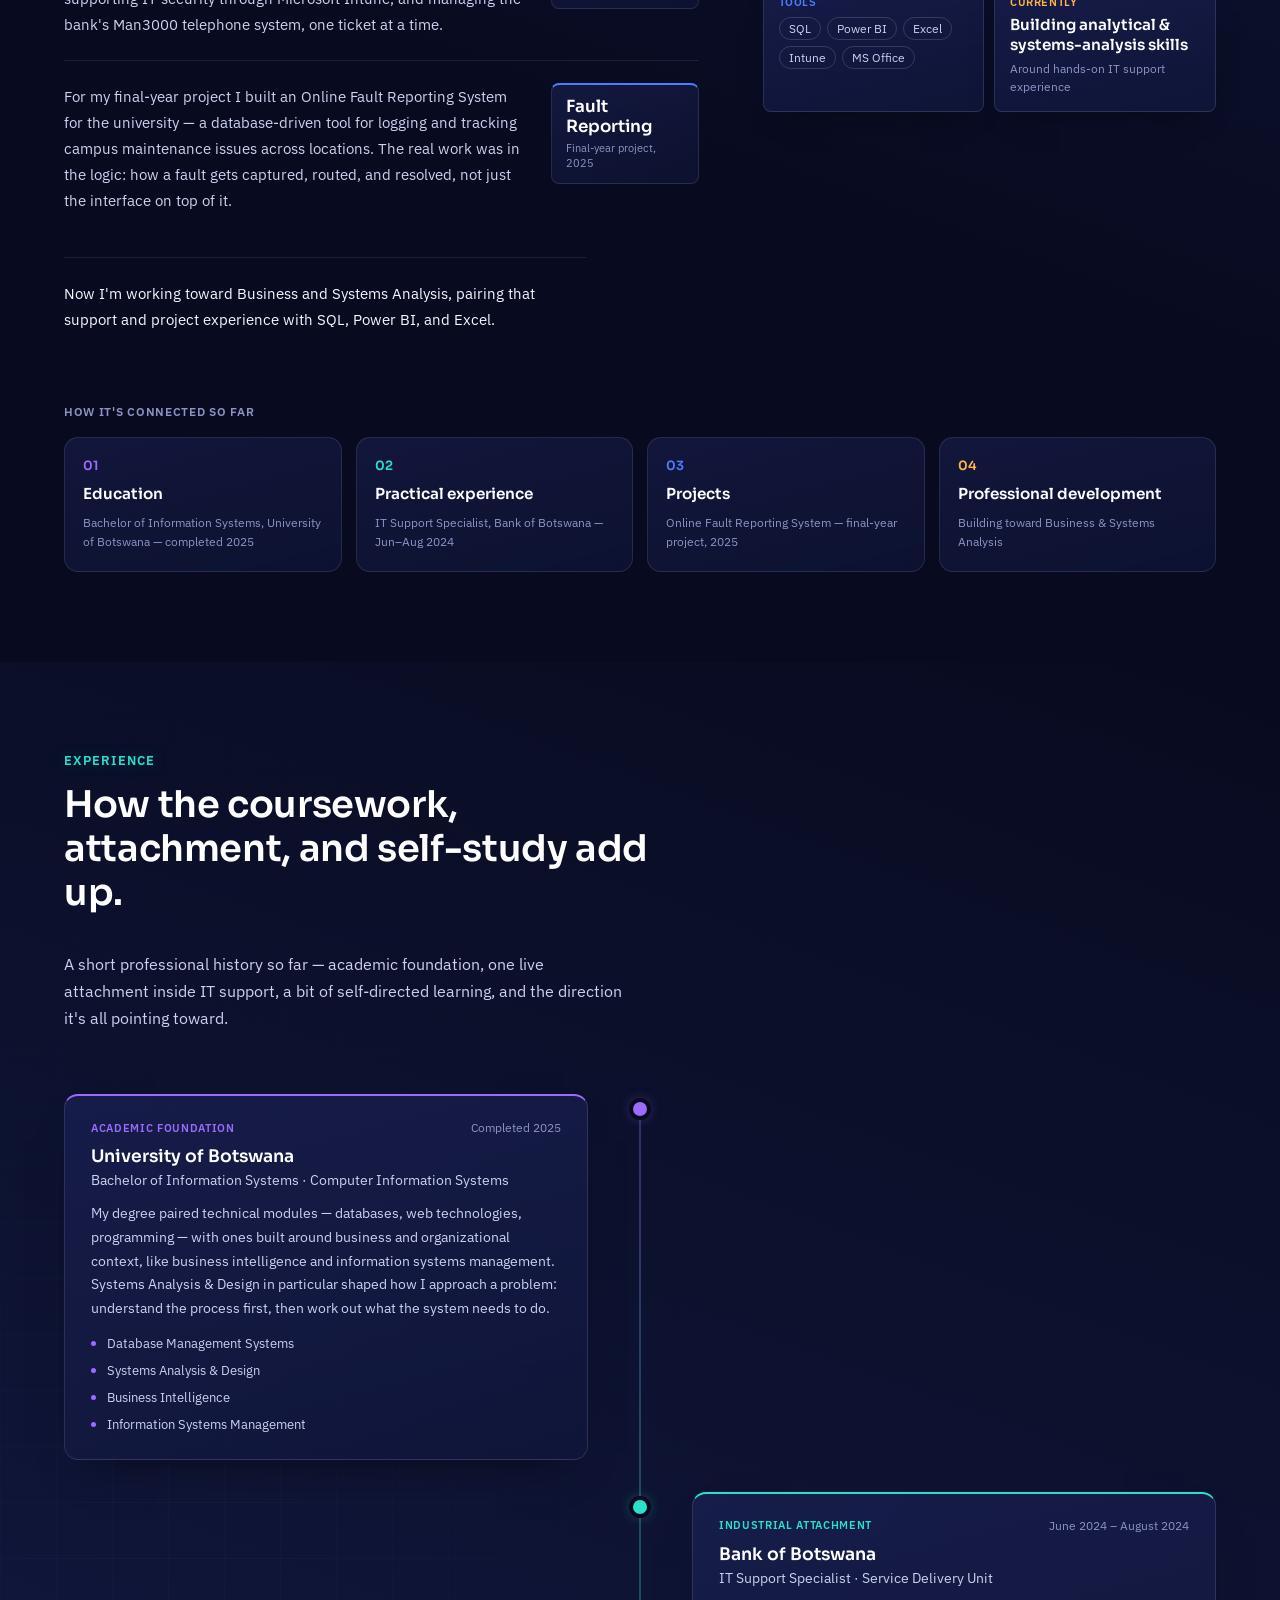
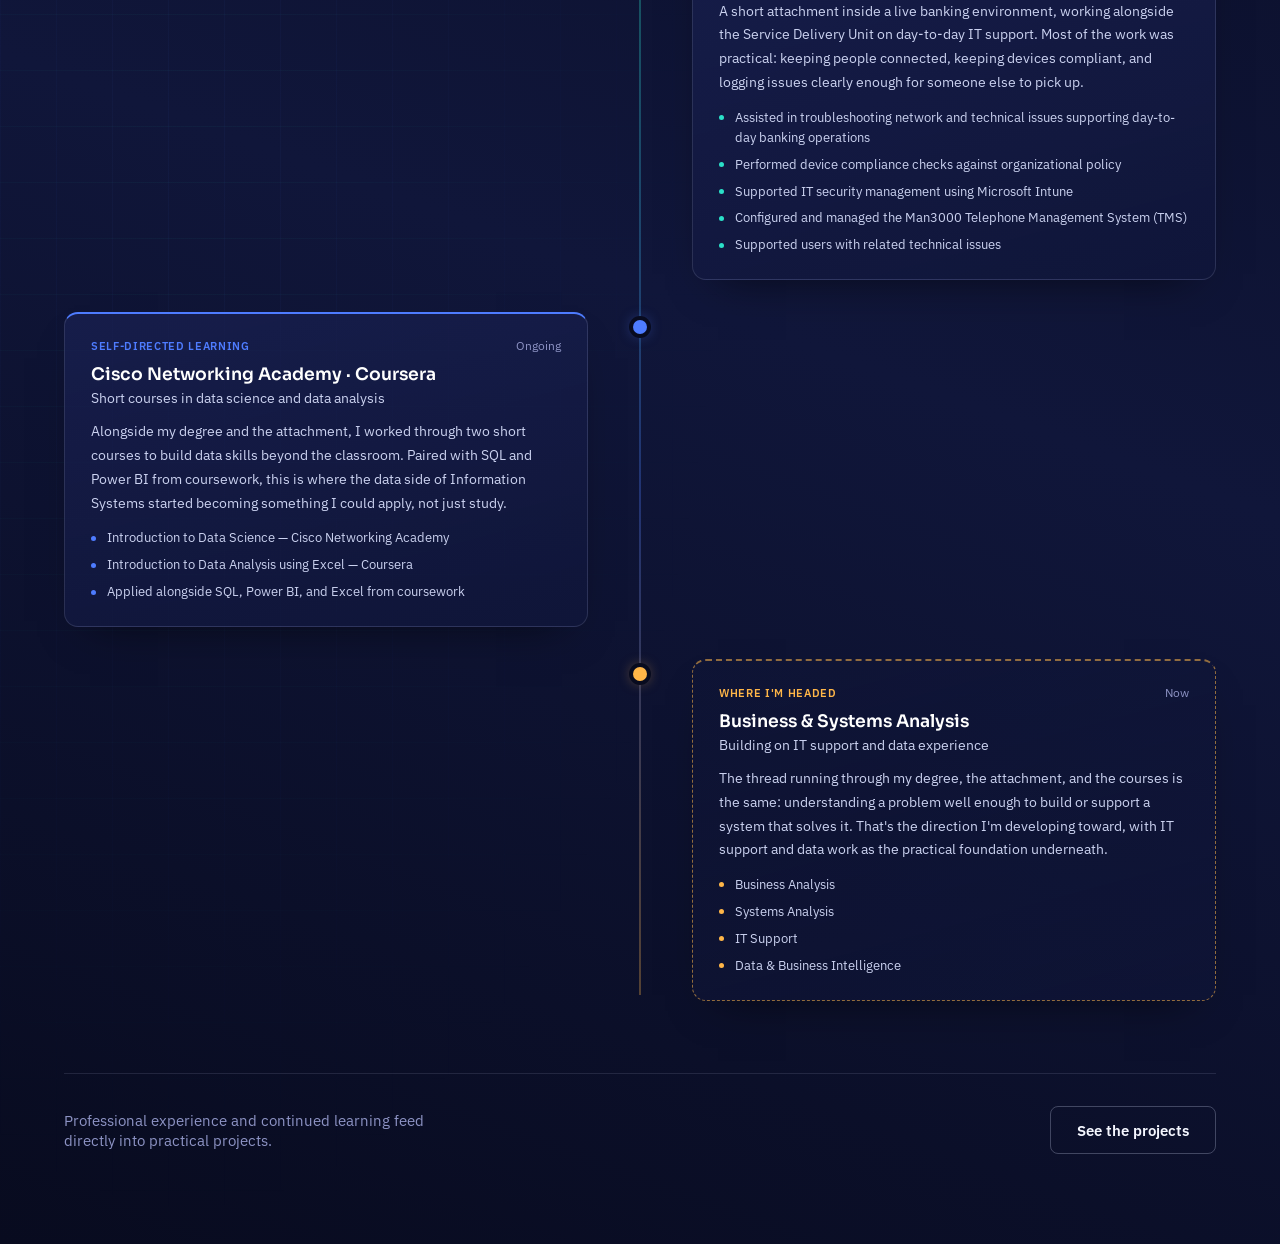
==== commit 41d60fd4: "Update portfolio, Exprience section" ====
--- a/home.html
+++ b/home.html
@@ -1,19 +1,19 @@
-
 <!DOCTYPE html>
 <html lang="en">
 <head>
 <meta charset="UTF-8">
 <meta name="viewport" content="width=device-width, initial-scale=1.0">
 <title>Olorato Nthula — Information Systems Professional</title>
+<meta name="description" content="Portfolio of Olorato Nthula, an Information Systems graduate focused on Business Analysis, Systems Analysis, IT Support, and Data.">
 <link rel="preconnect" href="https://fonts.googleapis.com">
 <link rel="preconnect" href="https://fonts.gstatic.com" crossorigin>
 <link href="https://fonts.googleapis.com/css2?family=Sora:wght@400;500;600;700&family=IBM+Plex+Sans:wght@400;500;600&display=swap" rel="stylesheet">
 <link rel="stylesheet" href="style.css">
 </head>
 <body>
- 
+
 <section class="hero" id="hero">
- 
+
   <!-- Background layer -->
   <div class="hero__bg" aria-hidden="true">
     <div class="hero__grid"></div>
@@ -21,25 +21,25 @@
     <div class="hero__glow hero__glow--b"></div>
     <div class="hero__glow hero__glow--c"></div>
   </div>
- 
+
   <div class="hero__inner">
- 
+
     <!-- LEFT: Content -->
     <div class="hero__content">
- 
+
       <p class="hero__eyebrow">Information Systems Professional</p>
- 
+
       <h1 class="hero__headline">
         Where business problems meet working systems.
       </h1>
- 
+
       <p class="hero__subheadline">
         I'm Olorato Nthula, an Information Systems graduate from the University of Botswana
         with hands-on IT support experience at the Bank of Botswana. I work at the point
         where business needs, data, and technology meet — analysing problems, then
         building or supporting the systems that solve them.
       </p>
- 
+
       <div class="hero__actions">
         <a href="#projects" class="btn btn--primary" data-scroll="projects">
           <span>View my work</span>
@@ -48,7 +48,7 @@
           <span>Get in touch</span>
         </a>
       </div>
- 
+
       <p class="hero__tags">
         <span>Systems Analysis</span>
         <span aria-hidden="true" class="hero__tag-dot">•</span>
@@ -58,25 +58,25 @@
         <span aria-hidden="true" class="hero__tag-dot">•</span>
         <span>Data</span>
       </p>
- 
-    </div>
- 
+
+    </div>
+
     <!-- RIGHT: Visual composition -->
     <div class="hero__visual" aria-hidden="true">
- 
+
       <svg class="hero__flow" viewBox="0 0 480 560" fill="none" xmlns="http://www.w3.org/2000/svg">
         <!-- connecting spine -->
         <path id="flowPath" class="flow-path"
           d="M240 40 C 120 110, 360 170, 240 240 C 120 310, 360 370, 240 440 C 160 480, 300 500, 240 520"
           stroke="url(#pathGradient)" stroke-width="2" stroke-linecap="round" fill="none" />
- 
+
         <!-- travelling pulse -->
         <circle class="flow-pulse" r="4" fill="#FFB648">
           <animateMotion dur="7s" repeatCount="indefinite" rotate="auto">
             <mpath href="#flowPath" />
           </animateMotion>
         </circle>
- 
+
         <defs>
           <linearGradient id="pathGradient" x1="0" y1="0" x2="0" y2="1">
             <stop offset="0" stop-color="#9B6BFF" stop-opacity="0.5" />
@@ -85,7 +85,7 @@
             <stop offset="1" stop-color="#FFB648" stop-opacity="0.45" />
           </linearGradient>
         </defs>
- 
+
         <!-- nodes, each carrying its stage's accent color -->
         <g class="flow-node" style="--delay:0s">
           <circle cx="240" cy="40" r="5" class="flow-node__dot flow-node__dot--1" />
@@ -100,28 +100,28 @@
           <circle cx="240" cy="520" r="4" class="flow-node__dot flow-node__dot--4" />
         </g>
       </svg>
- 
+
       <!-- floating stage cards, positioned along the spine -->
       <div class="stage-card stage-card--1">
         <span class="stage-card__index">Business</span>
         <span class="stage-card__label">Understanding the problem</span>
       </div>
- 
+
       <div class="stage-card stage-card--2">
         <span class="stage-card__index">Data</span>
         <span class="stage-card__label">SQL · Power BI · Excel</span>
       </div>
- 
+
       <div class="stage-card stage-card--3">
         <span class="stage-card__index">Systems</span>
         <span class="stage-card__label">Design &amp; analysis</span>
       </div>
- 
+
       <div class="stage-card stage-card--4">
         <span class="stage-card__index">Solutions</span>
         <span class="stage-card__label">Tools people can rely on</span>
       </div>
- 
+
       <!-- small dashboard panel, floats independently for depth -->
       <div class="panel">
         <div class="panel__head">
@@ -137,37 +137,40 @@
         </div>
         <div class="panel__foot">Reports resolved this week</div>
       </div>
- 
-    </div>
- 
+
+    </div>
+
   </div>
 </section>
 
+<!-- ============================================================
+     ABOUT ME
+     ============================================================ -->
 <section class="about" id="about">
- 
+
   <div class="about__bg" aria-hidden="true">
     <div class="about__grid"></div>
     <div class="about__glow"></div>
   </div>
- 
+
   <div class="about__inner">
- 
-    <div class="about__intro">
+
+    <div class="section-intro">
       <p class="section-eyebrow">About</p>
       <h2 class="section-heading">From coursework to a live support desk.</h2>
     </div>
- 
+
     <p class="about__thesis">
       Between a business problem and a working system, there's usually a
       database, a process, and someone who has to use it every day — that's
       the part I'm interested in.
     </p>
- 
+
     <div class="about__grid-layout">
- 
+
       <!-- Narrative, broken into short blocks paired with proof points -->
       <div class="about__story">
- 
+
         <div class="story-block">
           <p>
             Information Systems sits between business and technology, which is
@@ -181,7 +184,7 @@
             <span class="stat-chip__label">GPA · BIS, 2025</span>
           </div>
         </div>
- 
+
         <div class="story-block">
           <p>
             That thinking got tested on attachment as an IT Support
@@ -196,7 +199,7 @@
             <span class="stat-chip__label">Jun–Aug 2024 attachment</span>
           </div>
         </div>
- 
+
         <div class="story-block">
           <p>
             For my final-year project I built an Online Fault Reporting
@@ -210,30 +213,30 @@
             <span class="stat-chip__label">Final-year project, 2025</span>
           </div>
         </div>
- 
+
         <p class="about__closing">
           Now I'm working toward Business and Systems Analysis, pairing that
           support and project experience with SQL, Power BI, and Excel.
         </p>
       </div>
- 
+
       <!-- Snapshot panel, as a tile grid -->
       <aside class="snapshot" aria-label="Professional snapshot">
         <h3 class="snapshot__heading">At a glance</h3>
- 
+
         <div class="snapshot__tiles">
           <div class="snapshot__tile snapshot__tile--1">
             <span class="snapshot__tile-label">Education</span>
             <span class="snapshot__tile-value">Bachelor of Information Systems</span>
             <span class="snapshot__tile-sub">University of Botswana, 2025</span>
           </div>
- 
+
           <div class="snapshot__tile snapshot__tile--2">
             <span class="snapshot__tile-label">Focus</span>
             <span class="snapshot__tile-value">Business &amp; Systems Analysis</span>
             <span class="snapshot__tile-sub">IT Support · Data &amp; Technology</span>
           </div>
- 
+
           <div class="snapshot__tile snapshot__tile--3">
             <span class="snapshot__tile-label">Tools</span>
             <ul class="snapshot__chips">
@@ -244,7 +247,7 @@
               <li>MS Office</li>
             </ul>
           </div>
- 
+
           <div class="snapshot__tile snapshot__tile--4">
             <span class="snapshot__tile-label">Currently</span>
             <span class="snapshot__tile-value">Building analytical &amp; systems-analysis skills</span>
@@ -252,9 +255,9 @@
           </div>
         </div>
       </aside>
- 
-    </div>
- 
+
+    </div>
+
     <!-- Professional journey -->
     <div class="journey-wrap">
       <p class="journey-wrap__label">How it's connected so far</p>
@@ -281,10 +284,153 @@
         </li>
       </ol>
     </div>
- 
+
   </div>
 </section>
- 
+
+<!-- ============================================================
+     EXPERIENCE / TIMELINE
+     ============================================================ -->
+<section class="experience" id="experience">
+
+  <div class="experience__bg" aria-hidden="true">
+    <div class="experience__grid"></div>
+  </div>
+
+  <div class="experience__inner">
+
+    <div class="section-intro">
+      <p class="section-eyebrow">Experience</p>
+      <h2 class="section-heading">How the coursework, attachment, and self-study add up.</h2>
+    </div>
+
+    <p class="experience__lede">
+      A short professional history so far — academic foundation, one live
+      attachment inside IT support, a bit of self-directed learning, and the
+      direction it's all pointing toward.
+    </p>
+
+    <div class="timeline">
+      <ol class="timeline__list">
+
+        <!-- 1. Academic Foundation -->
+        <li class="timeline__item timeline__item--1">
+          <div class="timeline__marker"><span class="timeline__dot"></span></div>
+          <div class="timeline__card">
+            <div class="timeline__meta">
+              <span class="timeline__type">Academic Foundation</span>
+              <span class="timeline__period">Completed 2025</span>
+            </div>
+            <h3 class="timeline__org">University of Botswana</h3>
+            <p class="timeline__role">Bachelor of Information Systems · Computer Information Systems</p>
+            <p class="timeline__desc">
+              My degree paired technical modules — databases, web
+              technologies, programming — with ones built around business and
+              organizational context, like business intelligence and
+              information systems management. Systems Analysis &amp; Design in
+              particular shaped how I approach a problem: understand the
+              process first, then work out what the system needs to do.
+            </p>
+            <ul class="timeline__bullets">
+              <li>Database Management Systems</li>
+              <li>Systems Analysis &amp; Design</li>
+              <li>Business Intelligence</li>
+              <li>Information Systems Management</li>
+            </ul>
+          </div>
+        </li>
+
+        <!-- 2. Practical ICT Exposure -->
+        <li class="timeline__item timeline__item--2">
+          <div class="timeline__marker"><span class="timeline__dot"></span></div>
+          <div class="timeline__card">
+            <div class="timeline__meta">
+              <span class="timeline__type">Industrial Attachment</span>
+              <span class="timeline__period">June 2024 – August 2024</span>
+            </div>
+            <h3 class="timeline__org">Bank of Botswana</h3>
+            <p class="timeline__role">IT Support Specialist · Service Delivery Unit</p>
+            <p class="timeline__desc">
+              A short attachment inside a live banking environment, working
+              alongside the Service Delivery Unit on day-to-day IT support.
+              Most of the work was practical: keeping people connected,
+              keeping devices compliant, and logging issues clearly enough for
+              someone else to pick up.
+            </p>
+            <ul class="timeline__bullets">
+              <li>Assisted in troubleshooting network and technical issues supporting day-to-day banking operations</li>
+              <li>Performed device compliance checks against organizational policy</li>
+              <li>Supported IT security management using Microsoft Intune</li>
+              <li>Configured and managed the Man3000 Telephone Management System (TMS)</li>
+              <li>Supported users with related technical issues</li>
+            </ul>
+          </div>
+        </li>
+
+        <!-- 3. Continued Development -->
+        <li class="timeline__item timeline__item--3">
+          <div class="timeline__marker"><span class="timeline__dot"></span></div>
+          <div class="timeline__card">
+            <div class="timeline__meta">
+              <span class="timeline__type">Self-Directed Learning</span>
+              <span class="timeline__period">Ongoing</span>
+            </div>
+            <h3 class="timeline__org">Cisco Networking Academy · Coursera</h3>
+            <p class="timeline__role">Short courses in data science and data analysis</p>
+            <p class="timeline__desc">
+              Alongside my degree and the attachment, I worked through two
+              short courses to build data skills beyond the classroom. Paired
+              with SQL and Power BI from coursework, this is where the data
+              side of Information Systems started becoming something I could
+              apply, not just study.
+            </p>
+            <ul class="timeline__bullets">
+              <li>Introduction to Data Science — Cisco Networking Academy</li>
+              <li>Introduction to Data Analysis using Excel — Coursera</li>
+              <li>Applied alongside SQL, Power BI, and Excel from coursework</li>
+            </ul>
+          </div>
+        </li>
+
+        <!-- 4. Current Direction (forward-looking, not a past role) -->
+        <li class="timeline__item timeline__item--4 timeline__item--direction">
+          <div class="timeline__marker"><span class="timeline__dot"></span></div>
+          <div class="timeline__card timeline__card--direction">
+            <div class="timeline__meta">
+              <span class="timeline__type">Where I'm Headed</span>
+              <span class="timeline__period">Now</span>
+            </div>
+            <h3 class="timeline__org">Business &amp; Systems Analysis</h3>
+            <p class="timeline__role">Building on IT support and data experience</p>
+            <p class="timeline__desc">
+              The thread running through my degree, the attachment, and the
+              courses is the same: understanding a problem well enough to
+              build or support a system that solves it. That's the direction
+              I'm developing toward, with IT support and data work as the
+              practical foundation underneath.
+            </p>
+            <ul class="timeline__bullets">
+              <li>Business Analysis</li>
+              <li>Systems Analysis</li>
+              <li>IT Support</li>
+              <li>Data &amp; Business Intelligence</li>
+            </ul>
+          </div>
+        </li>
+
+      </ol>
+    </div>
+
+    <div class="experience__transition">
+      <p>Professional experience and continued learning feed directly into practical projects.</p>
+      <a href="#projects" class="btn btn--secondary" data-scroll="projects">
+        <span>See the projects</span>
+      </a>
+    </div>
+
+  </div>
+</section>
+
 <script src="script.js"></script>
 </body>
 </html>
--- a/style.css
+++ b/style.css
@@ -2,7 +2,7 @@
    OLORATO NTHULA — HERO SECTION
    Tech + Business + Systems + Data aesthetic
    ============================================================ */
- 
+
 :root {
   /* --- color tokens --- */
   --navy-900: #080B1F;
@@ -19,29 +19,29 @@
   --ink-200: #CBD2F0;
   --ink-400: #8D93C4;
   --white:   #FFFFFF;
- 
+
   /* stage accents, mapped to the four flow nodes */
   --stage-1: var(--violet-400);
   --stage-2: var(--cyan-400);
   --stage-3: var(--blue-400);
   --stage-4: var(--amber-400);
- 
+
   /* --- type tokens --- */
   --font-display: 'Sora', 'Segoe UI', system-ui, sans-serif;
   --font-body: 'IBM Plex Sans', 'Segoe UI', system-ui, sans-serif;
- 
+
   /* --- layout tokens --- */
   --hero-max-width: 1280px;
   --hero-gutter: clamp(24px, 5vw, 80px);
- 
+
   --radius-sm: 8px;
   --radius-md: 14px;
 }
- 
+
 *, *::before, *::after { box-sizing: border-box; }
- 
+
 html { -webkit-text-size-adjust: 100%; }
- 
+
 body {
   margin: 0;
   background: var(--navy-900);
@@ -49,13 +49,13 @@
   font-family: var(--font-body);
   overflow-x: hidden;
 }
- 
+
 a { color: inherit; }
- 
+
 /* ============================================================
    HERO SHELL
    ============================================================ */
- 
+
 .hero {
   position: relative;
   min-height: 100vh;
@@ -65,14 +65,14 @@
   overflow: hidden;
   padding-block: clamp(48px, 8vh, 96px);
 }
- 
+
 .hero__bg {
   position: absolute;
   inset: 0;
   z-index: 0;
   pointer-events: none;
 }
- 
+
 .hero__grid {
   position: absolute;
   inset: 0;
@@ -82,7 +82,7 @@
   background-size: 56px 56px;
   mask-image: radial-gradient(ellipse 80% 60% at 50% 20%, black 10%, transparent 75%);
 }
- 
+
 .hero__glow {
   position: absolute;
   border-radius: 50%;
@@ -90,7 +90,7 @@
   opacity: 0.4;
   animation: drift 22s ease-in-out infinite;
 }
- 
+
 .hero__glow--a {
   width: 520px;
   height: 520px;
@@ -98,7 +98,7 @@
   right: -80px;
   background: radial-gradient(circle, var(--violet-400), transparent 70%);
 }
- 
+
 .hero__glow--b {
   width: 420px;
   height: 420px;
@@ -107,7 +107,7 @@
   background: radial-gradient(circle, var(--cyan-400), transparent 70%);
   animation-delay: -11s;
 }
- 
+
 .hero__glow--c {
   width: 340px;
   height: 340px;
@@ -117,16 +117,16 @@
   opacity: 0.18;
   animation-delay: -6s;
 }
- 
+
 @keyframes drift {
   0%, 100% { transform: translate(0, 0); }
   50% { transform: translate(24px, -18px); }
 }
- 
+
 /* ============================================================
    INNER GRID
    ============================================================ */
- 
+
 .hero__inner {
   position: relative;
   z-index: 1;
@@ -138,15 +138,15 @@
   gap: clamp(32px, 5vw, 64px);
   align-items: center;
 }
- 
+
 /* ============================================================
    LEFT — CONTENT
    ============================================================ */
- 
+
 .hero__content {
   max-width: 640px;
 }
- 
+
 .hero__eyebrow {
   margin: 0 0 20px;
   font-family: var(--font-body);
@@ -159,7 +159,7 @@
   opacity: 0;
   animation: fadeSlideUp 0.7s ease forwards;
 }
- 
+
 .hero__headline {
   margin: 0 0 22px;
   font-family: var(--font-display);
@@ -172,7 +172,7 @@
   opacity: 0;
   animation: fadeSlideUp 0.7s ease 0.12s forwards;
 }
- 
+
 .hero__subheadline {
   margin: 0 0 34px;
   font-size: clamp(1rem, 1.1vw, 1.125rem);
@@ -182,7 +182,7 @@
   opacity: 0;
   animation: fadeSlideUp 0.7s ease 0.24s forwards;
 }
- 
+
 .hero__actions {
   display: flex;
   flex-wrap: wrap;
@@ -191,7 +191,7 @@
   opacity: 0;
   animation: fadeSlideUp 0.7s ease 0.36s forwards;
 }
- 
+
 .hero__tags {
   margin: 0;
   font-size: 0.85rem;
@@ -203,21 +203,21 @@
   opacity: 0;
   animation: fadeSlideUp 0.7s ease 0.46s forwards;
 }
- 
+
 .hero__tag-dot {
   color: var(--violet-300);
   opacity: 0.75;
 }
- 
+
 @keyframes fadeSlideUp {
   from { opacity: 0; transform: translateY(14px); }
   to   { opacity: 1; transform: translateY(0); }
 }
- 
+
 /* ============================================================
    BUTTONS
    ============================================================ */
- 
+
 .btn {
   display: inline-flex;
   align-items: center;
@@ -234,39 +234,39 @@
   transition: transform 0.18s ease, background 0.18s ease, border-color 0.18s ease, box-shadow 0.18s ease;
   min-height: 48px;
 }
- 
+
 .btn:focus-visible {
   outline: 2px solid var(--cyan-400);
   outline-offset: 3px;
 }
- 
+
 .btn--primary {
   background: linear-gradient(120deg, var(--violet-400) 0%, var(--blue-400) 55%, var(--cyan-400) 100%);
   color: var(--navy-900);
   box-shadow: 0 10px 28px -10px rgba(78, 124, 255, 0.5);
 }
- 
+
 .btn--primary:hover {
   transform: translateY(-2px);
   box-shadow: 0 14px 32px -10px rgba(155, 107, 255, 0.55);
 }
- 
+
 .btn--secondary {
   background: transparent;
   border-color: rgba(203, 210, 240, 0.28);
   color: var(--ink-50);
 }
- 
+
 .btn--secondary:hover {
   transform: translateY(-2px);
   border-color: var(--cyan-400);
   background: rgba(43, 224, 200, 0.08);
 }
- 
+
 /* ============================================================
    RIGHT — VISUAL COMPOSITION
    ============================================================ */
- 
+
 .hero__visual {
   position: relative;
   width: 100%;
@@ -276,36 +276,36 @@
   opacity: 0;
   animation: fadeIn 1s ease 0.3s forwards;
 }
- 
+
 @keyframes fadeIn {
   from { opacity: 0; }
   to   { opacity: 1; }
 }
- 
+
 .hero__flow {
   position: absolute;
   inset: 0;
   width: 100%;
   height: 100%;
 }
- 
+
 .flow-path { opacity: 0.9; }
- 
+
 .flow-node__dot {
   animation: pulseDot 3.2s ease-in-out infinite;
   animation-delay: var(--delay, 0s);
 }
- 
+
 .flow-node__dot--1 { fill: var(--violet-400); filter: drop-shadow(0 0 6px rgba(155, 107, 255, 0.7)); }
 .flow-node__dot--2 { fill: var(--cyan-400); filter: drop-shadow(0 0 6px rgba(43, 224, 200, 0.7)); }
 .flow-node__dot--3 { fill: var(--blue-400); filter: drop-shadow(0 0 6px rgba(78, 124, 255, 0.7)); }
 .flow-node__dot--4 { fill: var(--amber-400); filter: drop-shadow(0 0 6px rgba(255, 182, 72, 0.7)); }
- 
+
 @keyframes pulseDot {
   0%, 100% { r: 5; opacity: 0.9; }
   50% { r: 6.5; opacity: 1; }
 }
- 
+
 /* Stage cards, positioned along the spine as % of the visual box */
 .stage-card {
   --stage-color: var(--cyan-400);
@@ -323,30 +323,30 @@
   box-shadow: 0 16px 34px -18px rgba(0, 0, 0, 0.6), 0 0 0 1px rgba(255, 255, 255, 0.02);
   animation: floatCard 7s ease-in-out infinite;
 }
- 
+
 .stage-card__index {
   font-family: var(--font-display);
   font-size: 0.9rem;
   font-weight: 600;
   color: var(--stage-color);
 }
- 
+
 .stage-card__label {
   font-size: 0.74rem;
   color: var(--ink-400);
   line-height: 1.3;
 }
- 
+
 .stage-card--1 { top: 2%;  left: 2%;  animation-delay: 0s;    --stage-color: var(--stage-1); }
 .stage-card--2 { top: 34%; right: 0;  animation-delay: -1.6s; --stage-color: var(--stage-2); }
 .stage-card--3 { top: 62%; left: 0;   animation-delay: -3.2s; --stage-color: var(--stage-3); }
 .stage-card--4 { top: 86%; right: 4%; animation-delay: -4.8s; --stage-color: var(--stage-4); }
- 
+
 @keyframes floatCard {
   0%, 100% { transform: translateY(0); }
   50% { transform: translateY(-8px); }
 }
- 
+
 /* Dashboard-style panel, floats independently */
 .panel {
   position: absolute;
@@ -361,7 +361,7 @@
   box-shadow: 0 24px 50px -20px rgba(0, 0, 0, 0.7), 0 0 40px -22px rgba(155, 107, 255, 0.5);
   animation: floatPanel 9s ease-in-out infinite;
 }
- 
+
 .panel__head {
   display: flex;
   justify-content: space-between;
@@ -370,7 +370,7 @@
   color: var(--ink-200);
   margin-bottom: 12px;
 }
- 
+
 .panel__status {
   display: inline-flex;
   align-items: center;
@@ -378,7 +378,7 @@
   color: var(--amber-400);
   font-weight: 600;
 }
- 
+
 .panel__status::before {
   content: '';
   width: 6px;
@@ -388,7 +388,7 @@
   box-shadow: 0 0 8px rgba(255, 182, 72, 0.9);
   animation: pulseDot 2s ease-in-out infinite;
 }
- 
+
 .panel__bars {
   display: flex;
   align-items: flex-end;
@@ -396,7 +396,7 @@
   height: 54px;
   margin-bottom: 10px;
 }
- 
+
 .panel__bar {
   flex: 1;
   height: var(--h);
@@ -404,91 +404,98 @@
   border-radius: 3px 3px 0 0;
   opacity: 0.95;
 }
- 
+
 .panel__foot {
   font-size: 0.68rem;
   color: var(--ink-400);
 }
- 
+
 @keyframes floatPanel {
   0%, 100% { transform: translate(-50%, -50%) translateY(0); }
   50% { transform: translate(-50%, -50%) translateY(-10px); }
 }
- 
+
 /* ============================================================
    RESPONSIVE
    ============================================================ */
- 
+
 @media (max-width: 980px) {
   .hero__inner {
     grid-template-columns: 1fr;
     text-align: left;
   }
- 
+
   .hero__content { max-width: 100%; }
- 
+
   .hero__visual {
     max-width: 380px;
     margin-top: 8px;
   }
 }
- 
+
 @media (max-width: 560px) {
   .hero { padding-block: 40px; }
- 
+
   .hero__headline { max-width: none; }
- 
+
   .hero__actions { flex-direction: column; }
- 
+
   .btn { width: 100%; }
- 
+
   .stage-card { min-width: 132px; padding: 10px 12px; }
- 
+
   .panel { width: 160px; }
 }
- 
+
 /* ============================================================
    REDUCED MOTION
    ============================================================ */
- 
-@media (prefers-reduced-motion: reduce) {
-  *, *::before, *::after {
-    animation-duration: 0.01ms !important;
-    animation-iteration-count: 1 !important;
-    transition-duration: 0.01ms !important;
-    scroll-behavior: auto !important;
-  }
- 
-  .hero__eyebrow,
-  .hero__headline,
-  .hero__subheadline,
-  .hero__actions,
-  .hero__tags,
-  .hero__visual {
-    opacity: 1;
-    transform: none;
-    animation: none;
-  }
+
+/* ============================================================
+   SHARED SECTION UTILITIES
+   (reused by About and later sections for visual continuity)
+   ============================================================ */
+
+.section-eyebrow {
+  margin: 0 0 14px;
+  font-family: var(--font-body);
+  font-size: 0.8rem;
+  font-weight: 600;
+  letter-spacing: 0.08em;
+  text-transform: uppercase;
+  color: var(--cyan-400);
+  text-shadow: 0 0 18px rgba(43, 224, 200, 0.3);
+}
+
+.section-heading {
+  margin: 0;
+  font-family: var(--font-display);
+  font-weight: 600;
+  font-size: clamp(1.6rem, 3vw, 2.3rem);
+  line-height: 1.2;
+  letter-spacing: -0.01em;
+  color: var(--white);
+  max-width: 22ch;
 }
 
 /* ============================================================
    ABOUT ME
    ============================================================ */
- 
+
 .about {
   position: relative;
   background: linear-gradient(200deg, var(--navy-800) 0%, var(--navy-900) 60%);
   padding-block: clamp(72px, 10vh, 128px);
   overflow: hidden;
 }
- 
+
 .about__bg {
   position: absolute;
   inset: 0;
   z-index: 0;
   pointer-events: none;
 }
- 
+
 .about__grid {
   position: absolute;
   inset: 0;
@@ -498,7 +505,7 @@
   background-size: 56px 56px;
   mask-image: radial-gradient(ellipse 70% 55% at 85% 10%, black 5%, transparent 70%);
 }
- 
+
 .about__glow {
   position: absolute;
   width: 460px;
@@ -510,7 +517,7 @@
   opacity: 0.22;
   background: radial-gradient(circle, var(--blue-400), transparent 70%);
 }
- 
+
 .about__inner {
   position: relative;
   z-index: 1;
@@ -518,22 +525,23 @@
   margin-inline: auto;
   padding-inline: var(--hero-gutter);
 }
- 
-.about__intro {
+
+.section-intro {
   max-width: 640px;
   margin-bottom: clamp(28px, 4vh, 40px);
   opacity: 0;
   transform: translateY(16px);
   transition: opacity 0.7s ease, transform 0.7s ease;
 }
- 
-.about.is-visible .about__intro {
+
+.about.is-visible .section-intro,
+.experience.is-visible .section-intro {
   opacity: 1;
   transform: translateY(0);
 }
- 
+
 /* --- pull statement --- */
- 
+
 .about__thesis {
   position: relative;
   margin: 0 0 clamp(48px, 7vh, 76px);
@@ -550,12 +558,12 @@
   transform: translateY(16px);
   transition: opacity 0.7s ease 0.06s, transform 0.7s ease 0.06s;
 }
- 
+
 .about.is-visible .about__thesis {
   opacity: 1;
   transform: translateY(0);
 }
- 
+
 .about__grid-layout {
   display: grid;
   grid-template-columns: minmax(0, 1.4fr) minmax(280px, 1fr);
@@ -563,20 +571,20 @@
   align-items: start;
   margin-bottom: clamp(56px, 8vh, 88px);
 }
- 
+
 /* --- narrative, as short blocks paired with stat chips --- */
- 
+
 .about__story {
   opacity: 0;
   transform: translateY(16px);
   transition: opacity 0.7s ease 0.12s, transform 0.7s ease 0.12s;
 }
- 
+
 .about.is-visible .about__story {
   opacity: 1;
   transform: translateY(0);
 }
- 
+
 .story-block {
   display: grid;
   grid-template-columns: minmax(0, 1fr) 148px;
@@ -585,9 +593,9 @@
   padding-block: 22px;
   border-top: 1px solid rgba(203, 210, 240, 0.1);
 }
- 
+
 .story-block:first-child { border-top: none; padding-top: 0; }
- 
+
 .story-block p {
   margin: 0;
   font-size: clamp(0.96rem, 1vw, 1.04rem);
@@ -595,7 +603,7 @@
   color: var(--ink-200);
   max-width: 58ch;
 }
- 
+
 .about__closing {
   margin: 22px 0 0;
   padding-top: 22px;
@@ -605,7 +613,7 @@
   color: var(--ink-50);
   max-width: 58ch;
 }
- 
+
 .stat-chip {
   display: flex;
   flex-direction: column;
@@ -616,11 +624,11 @@
   border: 1px solid rgba(203, 210, 240, 0.12);
   border-top: 2px solid var(--stage-color);
 }
- 
+
 .stat-chip--1 { --stage-color: var(--stage-1); }
 .stat-chip--2 { --stage-color: var(--stage-2); }
 .stat-chip--3 { --stage-color: var(--stage-3); }
- 
+
 .stat-chip__value {
   font-family: var(--font-display);
   font-weight: 600;
@@ -628,32 +636,32 @@
   line-height: 1.2;
   color: var(--white);
 }
- 
+
 .stat-chip__value small {
   font-size: 0.7rem;
   font-weight: 500;
   color: var(--ink-400);
 }
- 
+
 .stat-chip__label {
   font-size: 0.7rem;
   line-height: 1.35;
   color: var(--ink-400);
 }
- 
+
 /* --- snapshot panel, as a tile grid --- */
- 
+
 .snapshot {
   opacity: 0;
   transform: translateY(16px);
   transition: opacity 0.7s ease 0.2s, transform 0.7s ease 0.2s;
 }
- 
+
 .about.is-visible .snapshot {
   opacity: 1;
   transform: translateY(0);
 }
- 
+
 .snapshot__heading {
   margin: 0 0 14px;
   font-size: 0.72rem;
@@ -662,13 +670,13 @@
   text-transform: uppercase;
   color: var(--ink-400);
 }
- 
+
 .snapshot__tiles {
   display: grid;
   grid-template-columns: 1fr 1fr;
   gap: 10px;
 }
- 
+
 .snapshot__tile {
   display: flex;
   flex-direction: column;
@@ -680,12 +688,12 @@
   border-top: 2px solid var(--stage-color);
   box-shadow: 0 14px 30px -20px rgba(0, 0, 0, 0.6);
 }
- 
+
 .snapshot__tile--1 { --stage-color: var(--stage-1); grid-column: span 2; }
 .snapshot__tile--2 { --stage-color: var(--stage-2); grid-column: span 2; }
 .snapshot__tile--3 { --stage-color: var(--stage-3); }
 .snapshot__tile--4 { --stage-color: var(--stage-4); }
- 
+
 .snapshot__tile-label {
   font-size: 0.68rem;
   font-weight: 600;
@@ -693,7 +701,7 @@
   text-transform: uppercase;
   color: var(--stage-color);
 }
- 
+
 .snapshot__tile-value {
   font-family: var(--font-display);
   font-size: 0.95rem;
@@ -701,13 +709,13 @@
   line-height: 1.3;
   color: var(--white);
 }
- 
+
 .snapshot__tile-sub {
   font-size: 0.78rem;
   line-height: 1.4;
   color: var(--ink-400);
 }
- 
+
 .snapshot__chips {
   margin: 2px 0 0;
   padding: 0;
@@ -716,7 +724,7 @@
   flex-wrap: wrap;
   gap: 6px;
 }
- 
+
 .snapshot__chips li {
   font-size: 0.72rem;
   color: var(--ink-200);
@@ -724,20 +732,20 @@
   border: 1px solid rgba(203, 210, 240, 0.18);
   border-radius: 999px;
 }
- 
+
 /* --- journey, as numbered cards --- */
- 
+
 .journey-wrap {
   opacity: 0;
   transform: translateY(16px);
   transition: opacity 0.7s ease 0.28s, transform 0.7s ease 0.28s;
 }
- 
+
 .about.is-visible .journey-wrap {
   opacity: 1;
   transform: translateY(0);
 }
- 
+
 .journey-wrap__label {
   margin: 0 0 18px;
   font-size: 0.72rem;
@@ -746,7 +754,7 @@
   text-transform: uppercase;
   color: var(--ink-400);
 }
- 
+
 .journey {
   list-style: none;
   margin: 0;
@@ -755,7 +763,7 @@
   grid-template-columns: repeat(4, 1fr);
   gap: 14px;
 }
- 
+
 .journey__step {
   position: relative;
   display: flex;
@@ -767,74 +775,352 @@
   border: 1px solid rgba(203, 210, 240, 0.12);
   transition: transform 0.25s ease, border-color 0.25s ease, background 0.25s ease;
 }
- 
+
 .journey__step:hover {
   transform: translateY(-4px);
   border-color: var(--stage-color);
   background: linear-gradient(165deg, rgba(26, 33, 83, 0.75), rgba(16, 22, 58, 0.8));
 }
- 
+
 .journey__step--1 { --stage-color: var(--stage-1); }
 .journey__step--2 { --stage-color: var(--stage-2); }
 .journey__step--3 { --stage-color: var(--stage-3); }
 .journey__step--4 { --stage-color: var(--stage-4); }
- 
+
 .journey__num {
   font-family: var(--font-display);
   font-weight: 600;
   font-size: 0.8rem;
   color: var(--stage-color);
 }
- 
+
 .journey__title {
   font-family: var(--font-display);
   font-weight: 600;
   font-size: 0.95rem;
   color: var(--white);
 }
- 
+
 .journey__desc {
   font-size: 0.78rem;
   line-height: 1.5;
   color: var(--ink-400);
 }
- 
+
 /* ============================================================
    ABOUT — RESPONSIVE
    ============================================================ */
- 
+
 @media (max-width: 980px) {
   .about__grid-layout {
     grid-template-columns: 1fr;
   }
- 
+
   .snapshot { order: -1; }
- 
+
   .journey {
     grid-template-columns: repeat(2, 1fr);
   }
 }
- 
+
 @media (max-width: 640px) {
   .story-block {
     grid-template-columns: 1fr;
   }
- 
+
   .stat-chip {
     flex-direction: row;
     align-items: center;
     justify-content: space-between;
   }
- 
+
   .journey {
     grid-template-columns: 1fr;
   }
 }
- 
+
+/* ============================================================
+   EXPERIENCE / TIMELINE
+   ============================================================ */
+
+.experience {
+  position: relative;
+  background: linear-gradient(200deg, var(--navy-900) 0%, var(--navy-800) 55%, var(--navy-900) 100%);
+  padding-block: clamp(72px, 10vh, 128px);
+  overflow: hidden;
+}
+
+.experience__bg {
+  position: absolute;
+  inset: 0;
+  z-index: 0;
+  pointer-events: none;
+}
+
+.experience__grid {
+  position: absolute;
+  inset: 0;
+  background-image:
+    linear-gradient(rgba(43, 224, 200, 0.045) 1px, transparent 1px),
+    linear-gradient(90deg, rgba(78, 124, 255, 0.045) 1px, transparent 1px);
+  background-size: 56px 56px;
+  mask-image: radial-gradient(ellipse 60% 70% at 15% 50%, black 5%, transparent 72%);
+}
+
+.experience__inner {
+  position: relative;
+  z-index: 1;
+  max-width: var(--hero-max-width);
+  margin-inline: auto;
+  padding-inline: var(--hero-gutter);
+}
+
+.experience__lede {
+  margin: 0 0 clamp(48px, 7vh, 76px);
+  max-width: 56ch;
+  font-size: clamp(0.98rem, 1.05vw, 1.08rem);
+  line-height: 1.7;
+  color: var(--ink-200);
+  opacity: 0;
+  transform: translateY(16px);
+  transition: opacity 0.7s ease 0.06s, transform 0.7s ease 0.06s;
+}
+
+.experience.is-visible .experience__lede {
+  opacity: 1;
+  transform: translateY(0);
+}
+
+/* --- timeline shell --- */
+
+.timeline {
+  position: relative;
+  opacity: 0;
+  transform: translateY(16px);
+  transition: opacity 0.7s ease 0.14s, transform 0.7s ease 0.14s;
+}
+
+.experience.is-visible .timeline {
+  opacity: 1;
+  transform: translateY(0);
+}
+
+.timeline__list {
+  list-style: none;
+  margin: 0;
+  padding: 0;
+  position: relative;
+}
+
+.timeline__list::before {
+  content: '';
+  position: absolute;
+  top: 6px;
+  bottom: 6px;
+  left: 50%;
+  width: 2px;
+  transform: translateX(-50%);
+  background: linear-gradient(180deg, var(--violet-400), var(--cyan-400), var(--blue-400), var(--amber-400));
+  opacity: 0.3;
+}
+
+/* --- timeline item, alternating sides on desktop --- */
+
+.timeline__item {
+  position: relative;
+  display: grid;
+  grid-template-columns: 1fr 40px 1fr;
+  align-items: start;
+  gap: 0 32px;
+  margin-bottom: 32px;
+}
+
+.timeline__item:last-child { margin-bottom: 0; }
+
+.timeline__item--1 { --stage-color: var(--stage-1); }
+.timeline__item--2 { --stage-color: var(--stage-2); }
+.timeline__item--3 { --stage-color: var(--stage-3); }
+.timeline__item--4 { --stage-color: var(--stage-4); }
+
+.timeline__marker {
+  grid-column: 2;
+  display: flex;
+  justify-content: center;
+  padding-top: 8px;
+}
+
+.timeline__dot {
+  width: 14px;
+  height: 14px;
+  border-radius: 50%;
+  background: var(--stage-color);
+  box-shadow: 0 0 0 4px var(--navy-900), 0 0 14px color-mix(in srgb, var(--stage-color) 65%, transparent);
+  animation: pulseDot 3.2s ease-in-out infinite;
+}
+
+.timeline__card {
+  grid-column: 1;
+  grid-row: 1;
+  padding: 24px 26px;
+  border-radius: var(--radius-md);
+  background: linear-gradient(165deg, rgba(26, 33, 83, 0.72), rgba(16, 22, 58, 0.82));
+  border: 1px solid rgba(203, 210, 240, 0.14);
+  border-top: 2px solid var(--stage-color);
+  box-shadow: 0 20px 44px -26px rgba(0, 0, 0, 0.65);
+}
+
+/* odd items: card on the left; even items: card on the right */
+.timeline__item:nth-child(even) .timeline__card {
+  grid-column: 3;
+}
+
+.timeline__card--direction {
+  background: linear-gradient(165deg, rgba(16, 22, 58, 0.4), rgba(16, 22, 58, 0.55));
+  border-style: dashed;
+  border-color: color-mix(in srgb, var(--stage-color) 55%, transparent);
+}
+
+.timeline__meta {
+  display: flex;
+  align-items: center;
+  justify-content: space-between;
+  gap: 10px;
+  margin-bottom: 10px;
+}
+
+.timeline__type {
+  font-size: 0.7rem;
+  font-weight: 600;
+  letter-spacing: 0.06em;
+  text-transform: uppercase;
+  color: var(--stage-color);
+}
+
+.timeline__period {
+  font-size: 0.75rem;
+  color: var(--ink-400);
+  white-space: nowrap;
+}
+
+.timeline__org {
+  margin: 0 0 4px;
+  font-family: var(--font-display);
+  font-weight: 600;
+  font-size: 1.08rem;
+  color: var(--white);
+}
+
+.timeline__role {
+  margin: 0 0 12px;
+  font-size: 0.86rem;
+  color: var(--ink-200);
+}
+
+.timeline__desc {
+  margin: 0 0 14px;
+  font-size: 0.9rem;
+  line-height: 1.65;
+  color: var(--ink-200);
+}
+
+.timeline__bullets {
+  margin: 0;
+  padding: 0;
+  list-style: none;
+  display: flex;
+  flex-direction: column;
+  gap: 7px;
+}
+
+.timeline__bullets li {
+  position: relative;
+  padding-left: 16px;
+  font-size: 0.83rem;
+  line-height: 1.5;
+  color: var(--ink-200);
+}
+
+.timeline__bullets li::before {
+  content: '';
+  position: absolute;
+  left: 0;
+  top: 0.55em;
+  width: 5px;
+  height: 5px;
+  border-radius: 50%;
+  background: var(--stage-color);
+}
+
+/* --- transition to projects --- */
+
+.experience__transition {
+  margin-top: clamp(56px, 8vh, 88px);
+  padding-top: 32px;
+  border-top: 1px solid rgba(203, 210, 240, 0.12);
+  display: flex;
+  flex-wrap: wrap;
+  align-items: center;
+  justify-content: space-between;
+  gap: 20px;
+  opacity: 0;
+  transform: translateY(16px);
+  transition: opacity 0.7s ease 0.22s, transform 0.7s ease 0.22s;
+}
+
+.experience.is-visible .experience__transition {
+  opacity: 1;
+  transform: translateY(0);
+}
+
+.experience__transition p {
+  margin: 0;
+  max-width: 42ch;
+  font-size: 0.95rem;
+  color: var(--ink-400);
+}
+
+/* ============================================================
+   EXPERIENCE — RESPONSIVE
+   ============================================================ */
+
+@media (max-width: 860px) {
+  .timeline__list::before {
+    left: 6px;
+  }
+
+  .timeline__item {
+    grid-template-columns: 20px 1fr;
+    gap: 0 18px;
+  }
+
+  .timeline__marker {
+    grid-column: 1;
+    padding-top: 26px;
+  }
+
+  .timeline__card,
+  .timeline__item:nth-child(even) .timeline__card {
+    grid-column: 2;
+  }
+}
+
+@media (max-width: 560px) {
+  .timeline__meta {
+    flex-direction: column;
+    align-items: flex-start;
+    gap: 4px;
+  }
+
+  .experience__transition {
+    flex-direction: column;
+    align-items: flex-start;
+  }
+}
+
 /* ============================================================
    REDUCED MOTION (global)
    ============================================================ */
- 
+
 @media (prefers-reduced-motion: reduce) {
   *, *::before, *::after {
     animation-duration: 0.01ms !important;
@@ -842,23 +1128,24 @@
     transition-duration: 0.01ms !important;
     scroll-behavior: auto !important;
   }
- 
+
   .hero__eyebrow,
   .hero__headline,
   .hero__subheadline,
   .hero__actions,
   .hero__tags,
   .hero__visual,
-  .about__intro,
+  .section-intro,
   .about__thesis,
   .about__story,
   .snapshot,
-  .journey-wrap {
+  .journey-wrap,
+  .experience__lede,
+  .timeline,
+  .experience__transition {
     opacity: 1;
     transform: none;
     animation: none;
     transition: none;
   }
-}
- 
- +}
